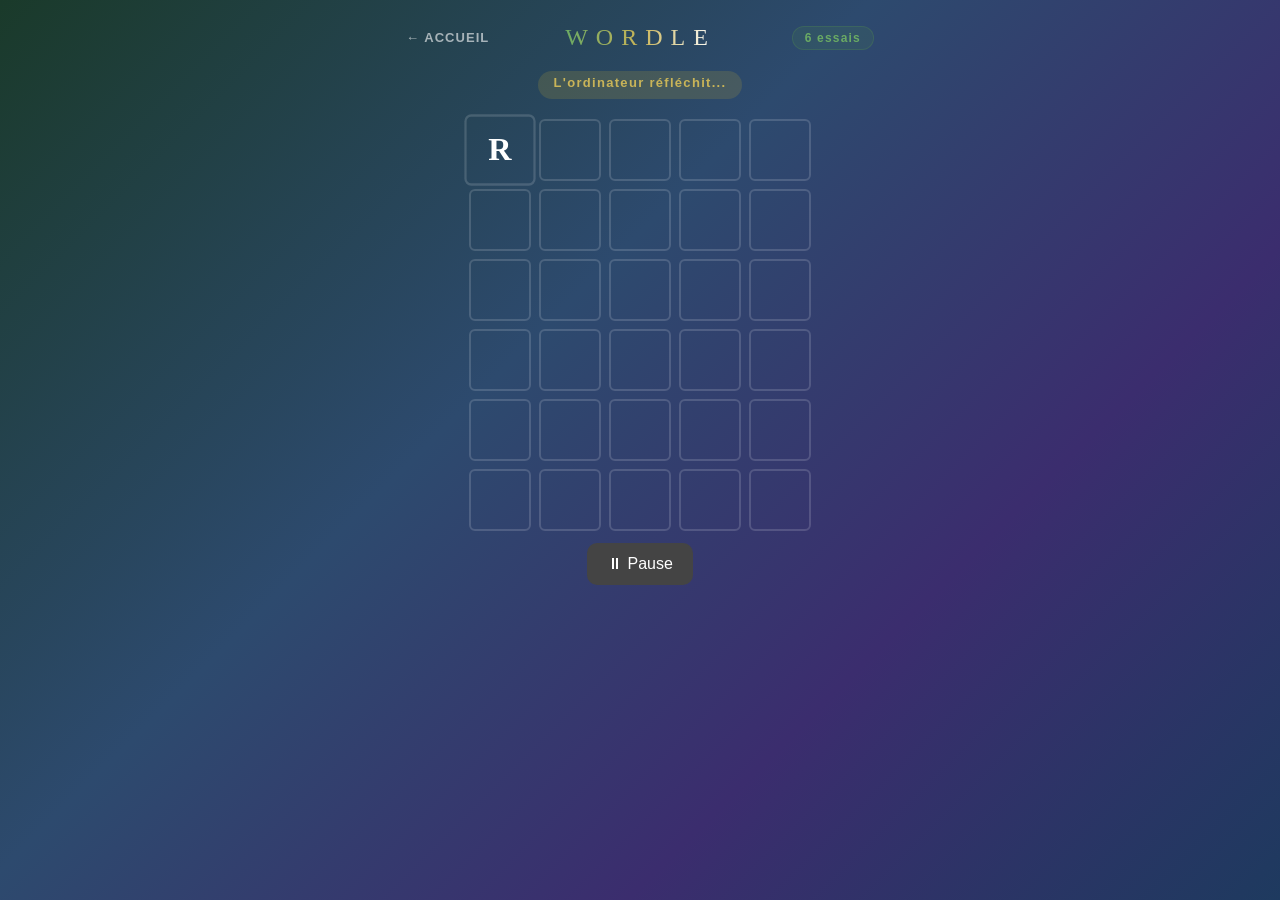
==== pageshtml/auto.html @ 50015a94 "modifier" ====
<!DOCTYPE html>
<html lang="fr">
<head>
  <meta charset="UTF-8"/>
  <meta name="viewport" content="width=device-width, initial-scale=1.0"/>
  <title>Wordle — Auto Player</title>
  <link rel="stylesheet" href="../fichierscss/auto.css">
</head>
<body>
  <header>
    <a href="../acceuil.html" class="back-btn">← Accueil</a>
    <span class="header-title">WORDLE</span>
    <span class="essais" id="essais-label">6 essais</span>
  </header>
  <div id="message"></div>
  <div class="grid" id="grid"></div>
  <button id="btn-rejouer" onclick="startAutoPlayer()" style="display: none;">
    ↺ Rejouer
  </button>
  <button id="btn-pause" onclick="togglePause()">
    ⏸ Pause
  </button>
  <script src="../fichiersjs/auto.js"></script>
</body>
</html>
---- fichierscss/auto.css ----
*, *::before, *::after { box-sizing: border-box; margin: 0; padding: 0; }

    body {
      font-family: 'Raleway', sans-serif;
      min-height: 100vh;
      background: linear-gradient(135deg, #1a3a2a 0%, #2d4a6e 40%, #3b2d6e 70%, #1e3a5f 100%);
      display: flex;
      flex-direction: column;
      align-items: center;
      color: white;
    }

    header {
      width: 100%;
      max-width: 500px;
      display: flex;
      align-items: center;
      justify-content: space-between;
      padding: 24px 16px 0;
    }

    .back-btn {
      color: rgba(255,255,255,0.6);
      text-decoration: none;
      font-size: 13px;
      letter-spacing: 0.08em;
      font-weight: 600;
      text-transform: uppercase;
      display: flex;
      align-items: center;
      gap: 6px;
      transition: color 0.2s;
    }
    .back-btn:hover { color: #fff; }

    .header-title {
      font-family: 'Playfair Display', serif;
      font-size: 24px;
      letter-spacing: 8px;
      background: linear-gradient(90deg, #6aaa64, #c9b458, #fff);
      -webkit-background-clip: text;
      color: transparent;
    }

    .essais {
      font-size: 12px;
      color: #6aaa64;
      letter-spacing: 0.1em;
      font-weight: 600;
      background: rgba(83,141,78,0.15);
      border: 1px solid rgba(83,141,78,0.3);
      border-radius: 20px;
      padding: 4px 12px;
    }

    #message {
      margin-top: 20px;
      font-size: 13px;
      letter-spacing: 0.1em;
      font-weight: 600;
      height: 28px;
      padding: 4px 16px;
      border-radius: 20px;
      transition: background 0.3s;
    }
    #message.win  { background: rgba(83,141,78,0.25);  color: #6aaa64; }
    #message.lose { background: rgba(180,60,60,0.25);  color: #e07070; }
    #message.info { background: rgba(181,159,59,0.2);  color: #c9b458; }

    .grid {
      margin-top: 20px;
      display: flex;
      flex-direction: column;
      gap: 8px;
    }

    .row { display: flex; gap: 8px; }

    .cell {
      width: 62px;
      height: 62px;
      border: 2px solid rgba(255,255,255,0.15);
      border-radius: 6px;
      display: flex;
      align-items: center;
      justify-content: center;
      font-family: 'Playfair Display', serif;
      font-size: 28px;
      font-weight: 700;
      color: #fff;
      text-transform: uppercase;
      transition: border-color 0.15s, transform 0.15s, background 0.2s;
    }

    .cell.filled {
      border-color: #c9b458;
      transform: scale(1.06);
      background: rgba(201,180,88,0.08);
    }

    .cell.green  { background: #538d4e; border-color: #538d4e; }
    .cell.yellow { background: #b59f3b; border-color: #b59f3b; }
    .cell.gray   { background: #3a3a3c; border-color: #3a3a3c; }

    .input-area {
      margin-top: 28px;
      display: flex;
      gap: 10px;
      align-items: center;
    }

    input[type="text"] {
      background: rgba(255,255,255,0.06);
      border: 1.5px solid rgba(201,180,88,0.35);
      border-radius: 8px;
      color: #fff;
      font-family: 'Playfair Display', serif;
      font-size: 22px;
      letter-spacing: 10px;
      text-transform: uppercase;
      width: 200px;
      padding: 12px 16px;
      text-align: center;
      outline: none;
      transition: border-color 0.2s, background 0.2s;
    }

    input[type="text"]:focus {
      border-color: #c9b458;
      background: rgba(201,180,88,0.08);
    }

    input[type="text"]::placeholder {
      letter-spacing: 4px;
      font-size: 14px;
      color: rgba(255,255,255,0.2);
    }

    .btn-submit {
      background: linear-gradient(135deg, #538d4e, #6aaa64);
      color: #fff;
      border: none;
      border-radius: 8px;
      padding: 14px 22px;
      font-family: 'Raleway', sans-serif;
      font-size: 13px;
      font-weight: 600;
      letter-spacing: 0.1em;
      text-transform: uppercase;
      cursor: pointer;
      transition: opacity 0.2s, transform 0.1s;
      box-shadow: 0 4px 14px rgba(83,141,78,0.35);
    }

    .btn-submit:hover { opacity: 0.85; }
    .btn-submit:active { transform: scale(0.97); }

    #btn-rejouer {
      display: none;
      margin-top: 24px;
      background: transparent;
      color: #c9b458;
      border: 1.5px solid rgba(201,180,88,0.4);
      border-radius: 8px;
      padding: 12px 32px;
      font-family: 'Raleway', sans-serif;
      font-size: 13px;
      font-weight: 600;
      letter-spacing: 0.15em;
      text-transform: uppercase;
      cursor: pointer;
      transition: background 0.2s, color 0.2s;
    }
    #btn-rejouer:hover { background: rgba(201,180,88,0.1); color: #fff; }
    .typing {
  transform: scale(1.15);
  transition: 0.2s;
}
#btn-pause {

  margin-top: 12px;

  padding: 12px 20px;

  font-size: 16px;

  border: none;

  border-radius: 10px;

  cursor: pointer;

  background: #444;

  color: white;

  transition: 0.2s;
}

#btn-pause:hover {

  transform: scale(1.05);

  background: #666;
}
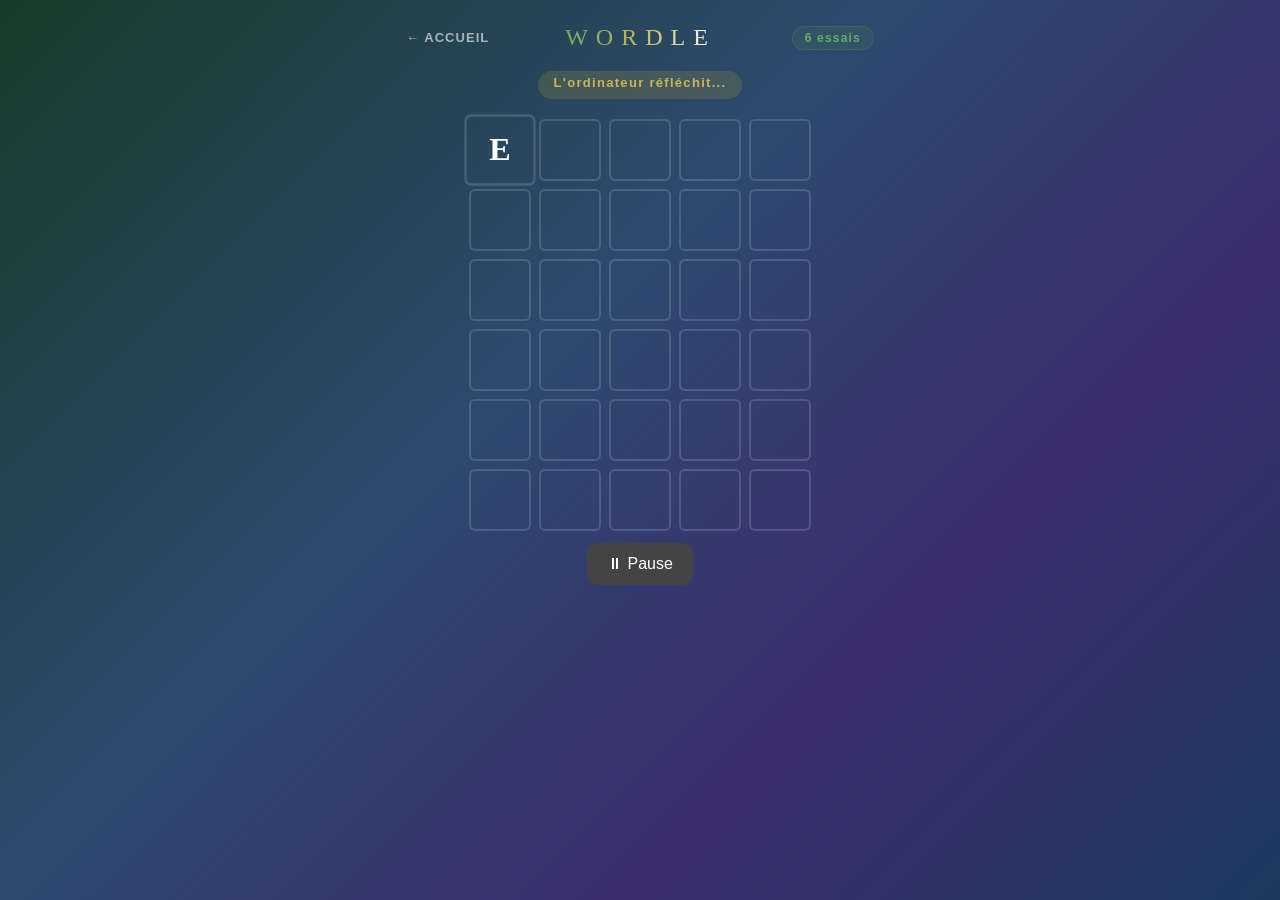
==== commit 63972d35: "second" ====
--- a/pageshtml/auto.html
+++ b/pageshtml/auto.html
@@ -8,7 +8,7 @@
 </head>
 <body>
   <header>
-    <a href="../acceuil.html" class="back-btn">← Accueil</a>
+    <a href="../index.html" class="back-btn">← Accueil</a>
     <span class="header-title">WORDLE</span>
     <span class="essais" id="essais-label">6 essais</span>
   </header>
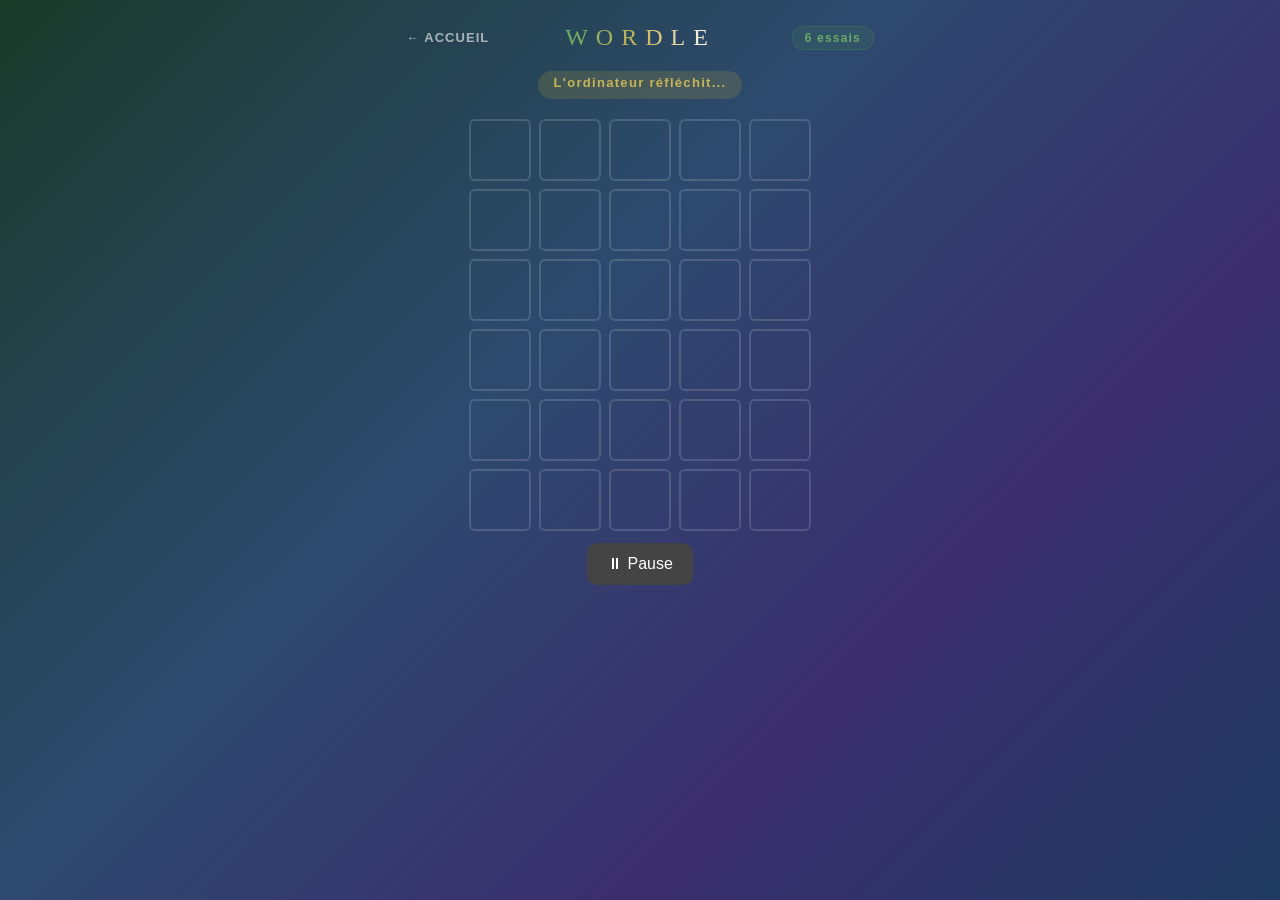
==== commit e4038384: "Correction" ====
--- a/pageshtml/auto.html
+++ b/pageshtml/auto.html
@@ -7,6 +7,8 @@
   <link rel="stylesheet" href="../fichierscss/auto.css">
 </head>
 <body>
+
+    
   <header>
     <a href="../index.html" class="back-btn">← Accueil</a>
     <span class="header-title">WORDLE</span>
